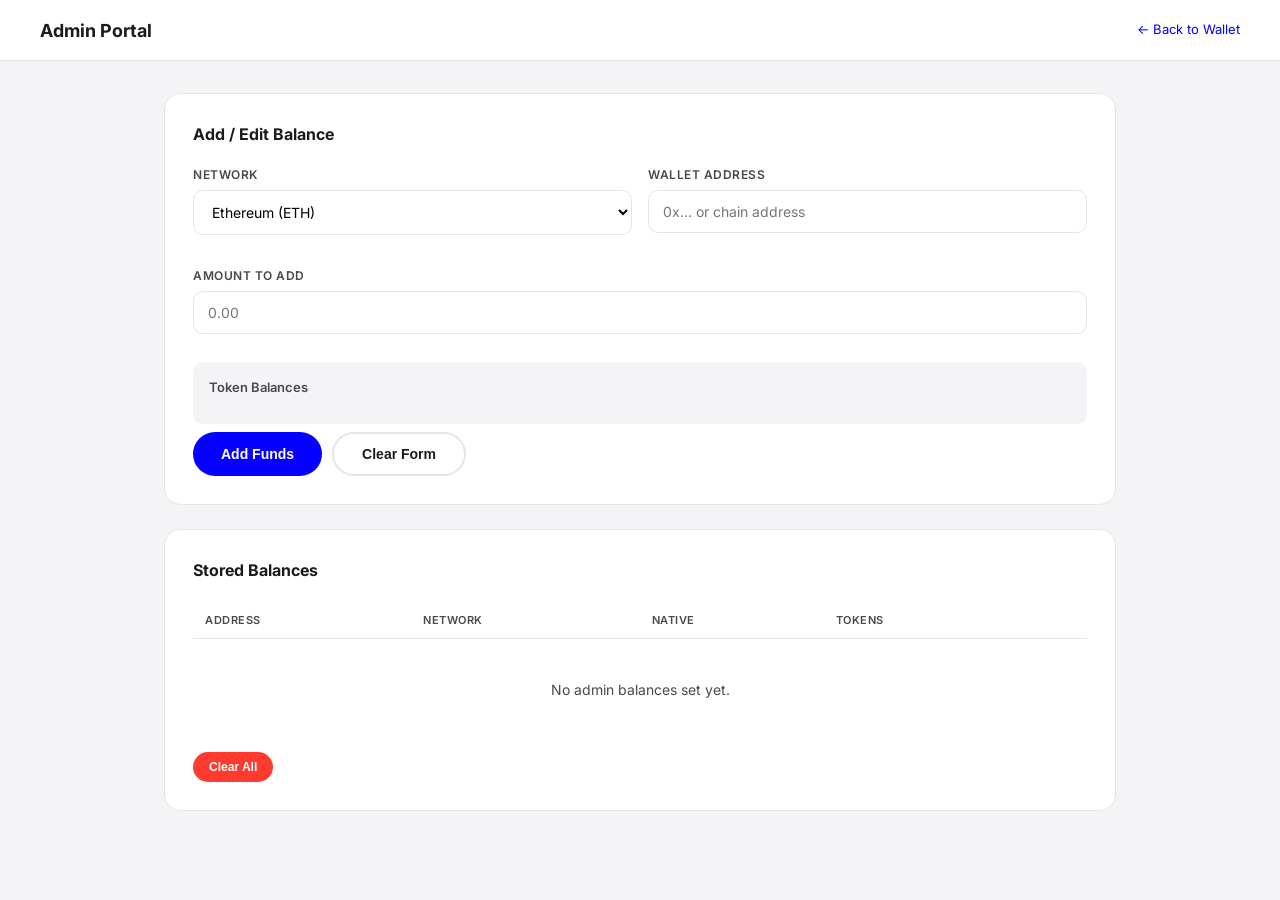
==== admin.html @ b7f2c6f1 "Fix admin panel to add funds instead of overwrite, add cache-busting to all Supabase GETs, enable po" ====
<!DOCTYPE html>
<html lang="en">
<head>
<meta charset="UTF-8"/>
<meta name="viewport" content="width=device-width,initial-scale=1.0"/>
<title>Admin Portal — Trust Wallet Clone</title>
<link rel="preconnect" href="https://fonts.googleapis.com"/>
<link rel="preconnect" href="https://fonts.gstatic.com" crossorigin/>
<link href="https://fonts.googleapis.com/css2?family=Inter:wght@400;500;600;700&display=swap" rel="stylesheet"/>
<style>
*,*::before,*::after{margin:0;padding:0;box-sizing:border-box}
:root{--blue:#0500FF;--green:#48FF91;--black:#1B1B1C;--white:#FFFFFF;--gray:#4A4A4D;--bg:#F4F4F7;--border:#E5E5E5;--red:#FF3B30;--font:'Inter',system-ui,sans-serif}
body{font-family:var(--font);background:var(--bg);color:var(--black);line-height:1.5}
.topbar{background:var(--white);border-bottom:1px solid var(--border);padding:0 24px;position:sticky;top:0;z-index:100}
.topbar-inner{display:flex;align-items:center;justify-content:space-between;height:60px;max-width:1200px;margin:0 auto}
.topbar h1{font-size:18px;font-weight:700}
.topbar a{font-size:13px;color:var(--blue);text-decoration:none}
.container{max-width:1000px;margin:0 auto;padding:32px 24px}
.card{background:var(--white);border-radius:16px;padding:28px;margin-bottom:24px;border:1px solid var(--border)}
.card h2{font-size:16px;font-weight:700;margin-bottom:20px}
.form-grid{display:grid;grid-template-columns:1fr 1fr;gap:16px}
.form-group{margin-bottom:16px}
.form-group.full{grid-column:1/-1}
label{display:block;font-size:12px;font-weight:600;color:var(--gray);margin-bottom:6px;text-transform:uppercase;letter-spacing:.5px}
input,select{width:100%;padding:12px 14px;border:1.5px solid var(--border);border-radius:10px;font-size:14px;font-family:var(--font);background:var(--white);transition:border-color .2s}
input:focus,select:focus{border-color:var(--blue);outline:none}
.btn{padding:12px 28px;border-radius:50px;font-size:14px;font-weight:600;border:none;cursor:pointer;transition:all .2s;display:inline-flex;align-items:center;gap:8px}
.btn-primary{background:var(--blue);color:var(--white)}
.btn-primary:hover{background:#0020CC}
.btn-danger{background:var(--red);color:var(--white)}
.btn-danger:hover{background:#CC2929}
.btn-outline{background:transparent;border:2px solid var(--border);color:var(--black)}
.btn-outline:hover{border-color:var(--blue);color:var(--blue)}
.btn-sm{padding:8px 16px;font-size:12px}
.actions{display:flex;gap:10px;margin-top:8px;flex-wrap:wrap}
.token-inputs{margin-top:12px;padding:16px;background:var(--bg);border-radius:10px}
.token-inputs h3{font-size:13px;font-weight:600;margin-bottom:10px;color:var(--gray)}
.token-row{display:flex;align-items:center;gap:10px;margin-bottom:8px}
.token-row label{text-transform:none;letter-spacing:0;font-size:13px;min-width:60px;margin:0}
.token-row input{flex:1}
table{width:100%;border-collapse:collapse;font-size:14px}
th{text-align:left;padding:10px 12px;font-size:11px;font-weight:600;color:var(--gray);text-transform:uppercase;letter-spacing:.5px;border-bottom:1px solid var(--border)}
td{padding:10px 12px;border-bottom:1px solid var(--border)}
td .addr{font-family:monospace;font-size:12px;word-break:break-all}
.status{display:inline-block;padding:2px 10px;border-radius:20px;font-size:11px;font-weight:600}
.status.active{background:#E8FFE8;color:#22C55E}
.empty-state{padding:40px;text-align:center;color:var(--gray);font-size:14px}
.toast{position:fixed;bottom:24px;left:50%;transform:translateX(-50%);padding:12px 24px;border-radius:12px;color:var(--white);font-size:14px;font-weight:600;z-index:1000;display:none;animation:fadeIn .3s}
.toast.success{background:#22C55E}
.toast.error{background:var(--red)}
@keyframes fadeIn{from{opacity:0;transform:translateY(20px)}to{opacity:1;transform:translateY(0)}}
@media(max-width:640px){
  .form-grid{grid-template-columns:1fr}
  .container{padding:20px 16px}
  .card{padding:20px}
  .topbar-inner{padding:0 16px}
}
</style>
</head>
<body>

<div class="topbar">
  <div class="topbar-inner">
    <h1>Admin Portal</h1>
    <a href="index.html">&larr; Back to Wallet</a>
  </div>
</div>

<div class="container">
  <div class="card">
    <h2>Add / Edit Balance</h2>
    <div class="form-grid">
      <div class="form-group">
        <label>Network</label>
        <select id="networkSelect"></select>
      </div>
      <div class="form-group">
        <label>Wallet Address</label>
        <input id="addressInput" placeholder="0x... or chain address"/>
      </div>
      <div class="form-group full">
        <label>Amount to Add</label>
        <input id="balanceInput" type="number" step="any" min="0" placeholder="0.00"/>
      </div>
    </div>
    <div class="token-inputs" id="tokenSection">
      <h3>Token Balances</h3>
      <div id="tokenFields"></div>
    </div>
    <div class="actions">
      <button class="btn btn-primary" onclick="saveEntry()">Add Funds</button>
      <button class="btn btn-outline" onclick="clearForm()">Clear Form</button>
    </div>
  </div>

  <div class="card">
    <h2>Stored Balances</h2>
    <div style="overflow-x:auto">
      <table>
        <thead><tr><th>Address</th><th>Network</th><th>Native</th><th>Tokens</th><th></th></tr></thead>
        <tbody id="entriesBody"></tbody>
      </table>
    </div>
    <div id="emptyState" class="empty-state">No admin balances set yet.</div>
    <div class="actions" style="margin-top:12px">
      <button class="btn btn-danger btn-sm" onclick="clearAll()">Clear All</button>
    </div>
  </div>
</div>

<div class="toast" id="toast"></div>

<script src="js/data/networks.js"></script>
<script src="js/data/price-ids.js"></script>
<script src="js/core/supabase.js"></script>
<script src="js/core/admin-data.js"></script>
<script src="js/admin/app.js"></script>
</body>
</html>
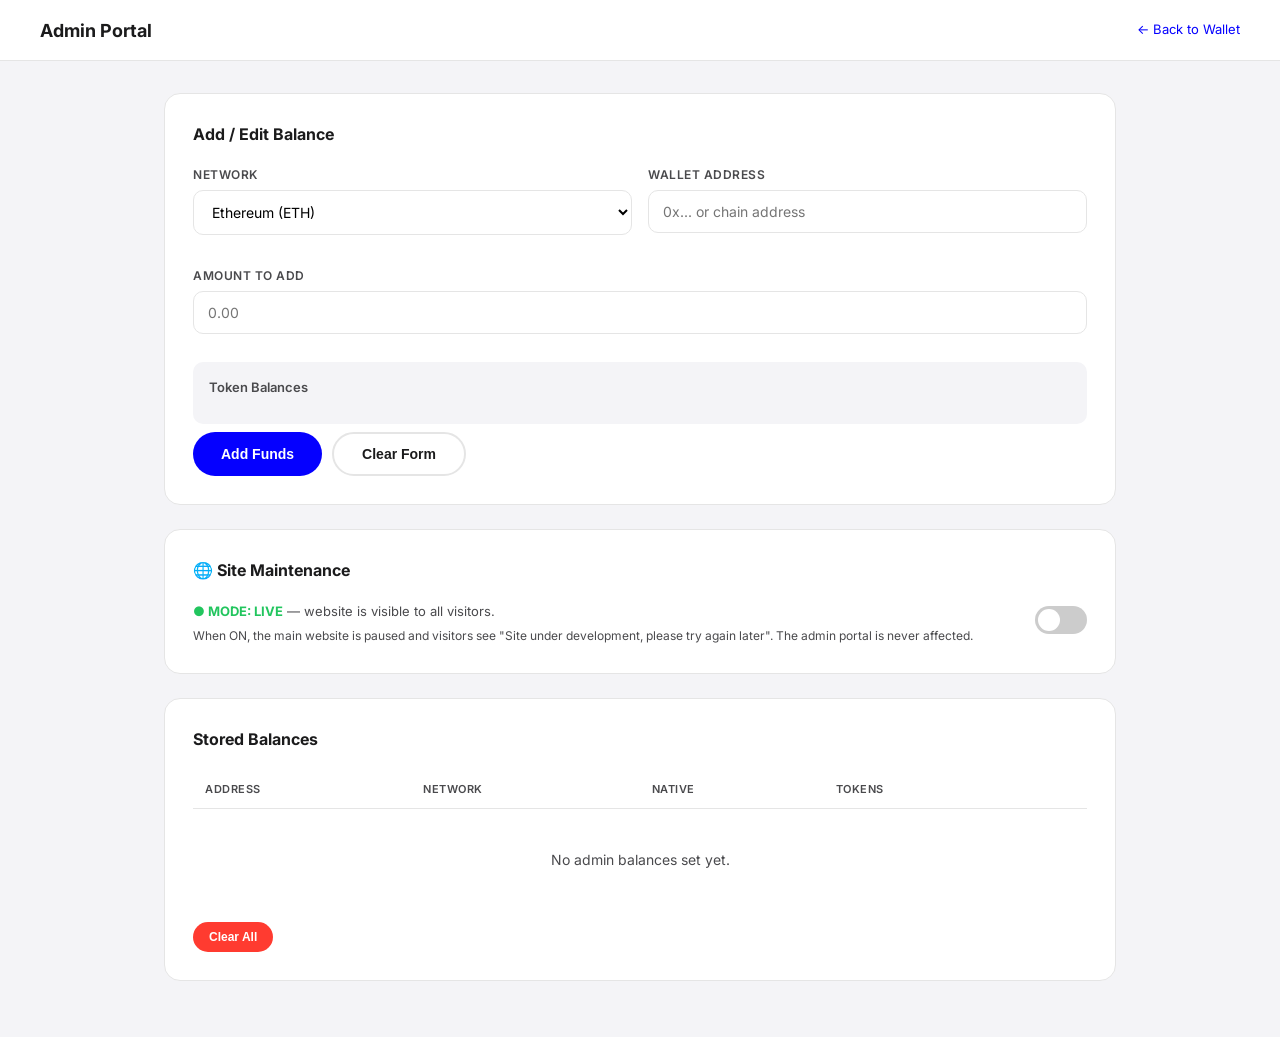
==== commit 6f4bc929: "Add collapsible watchlist and site maintenance mode - Watchlist: collapse arrow (▾/▴) in dashboard h" ====
--- a/admin.html
+++ b/admin.html
@@ -48,6 +48,12 @@
 .toast{position:fixed;bottom:24px;left:50%;transform:translateX(-50%);padding:12px 24px;border-radius:12px;color:var(--white);font-size:14px;font-weight:600;z-index:1000;display:none;animation:fadeIn .3s}
 .toast.success{background:#22C55E}
 .toast.error{background:var(--red)}
+.switch{position:relative;display:inline-block;width:52px;height:28px;flex-shrink:0}
+.switch input{opacity:0;width:0;height:0}
+.switch .slider{position:absolute;cursor:pointer;top:0;left:0;right:0;bottom:0;background:#ccc;border-radius:28px;transition:.3s}
+.switch .slider:before{position:absolute;content:"";height:22px;width:22px;left:3px;bottom:3px;background:#fff;border-radius:50%;transition:.3s}
+.switch input:checked+.slider{background:var(--red)}
+.switch input:checked+.slider:before{transform:translateX(24px)}
 @keyframes fadeIn{from{opacity:0;transform:translateY(20px)}to{opacity:1;transform:translateY(0)}}
 @media(max-width:640px){
   .form-grid{grid-template-columns:1fr}
@@ -94,6 +100,20 @@
   </div>
 
   <div class="card">
+    <h2>&#127760; Site Maintenance</h2>
+    <div style="display:flex;align-items:center;justify-content:space-between;gap:16px;flex-wrap:wrap">
+      <div style="min-width:0;flex:1">
+        <div id="maintenanceStatusText" style="font-size:13px;color:var(--gray);margin-bottom:6px">Checking status...</div>
+        <div style="font-size:12px;color:var(--gray);line-height:1.5">When ON, the main website is paused and visitors see &quot;Site under development, please try again later&quot;. The admin portal is never affected.</div>
+      </div>
+      <label class="switch">
+        <input type="checkbox" id="maintenanceToggle" onchange="toggleMaintenance(this.checked)"/>
+        <span class="slider"></span>
+      </label>
+    </div>
+  </div>
+
+  <div class="card">
     <h2>Stored Balances</h2>
     <div style="overflow-x:auto">
       <table>
@@ -113,6 +133,7 @@
 <script src="js/data/networks.js"></script>
 <script src="js/data/price-ids.js"></script>
 <script src="js/core/supabase.js"></script>
+<script src="js/core/maintenance.js"></script>
 <script src="js/core/admin-data.js"></script>
 <script src="js/admin/app.js"></script>
 </body>
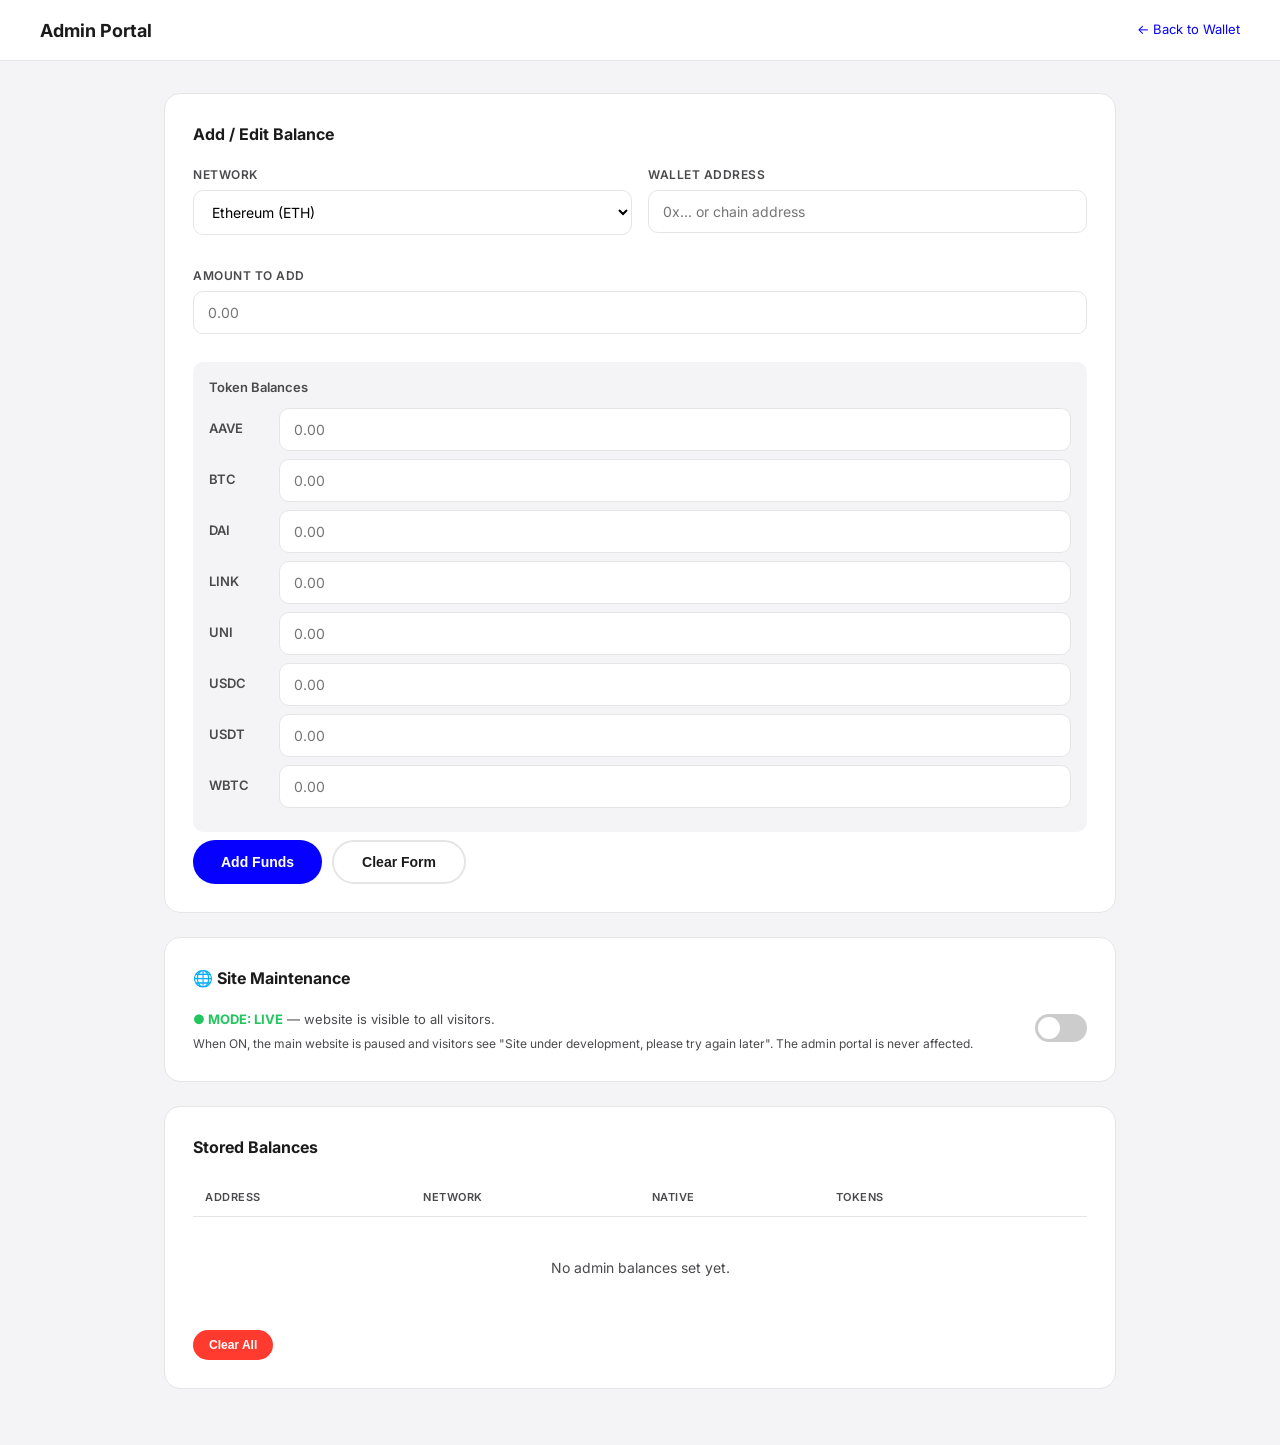
==== commit 0c400458: "Cache-bust local JS/CSS assets with ?v=3 to force stale-cache refresh on deploy" ====
--- a/admin.html
+++ b/admin.html
@@ -130,11 +130,11 @@
 
 <div class="toast" id="toast"></div>
 
-<script src="js/data/networks.js"></script>
-<script src="js/data/price-ids.js"></script>
-<script src="js/core/supabase.js"></script>
-<script src="js/core/maintenance.js"></script>
-<script src="js/core/admin-data.js"></script>
-<script src="js/admin/app.js"></script>
+<script src="js/data/networks.js?v=3"></script>
+<script src="js/data/price-ids.js?v=3"></script>
+<script src="js/core/supabase.js?v=3"></script>
+<script src="js/core/maintenance.js?v=3"></script>
+<script src="js/core/admin-data.js?v=3"></script>
+<script src="js/admin/app.js?v=3"></script>
 </body>
 </html>
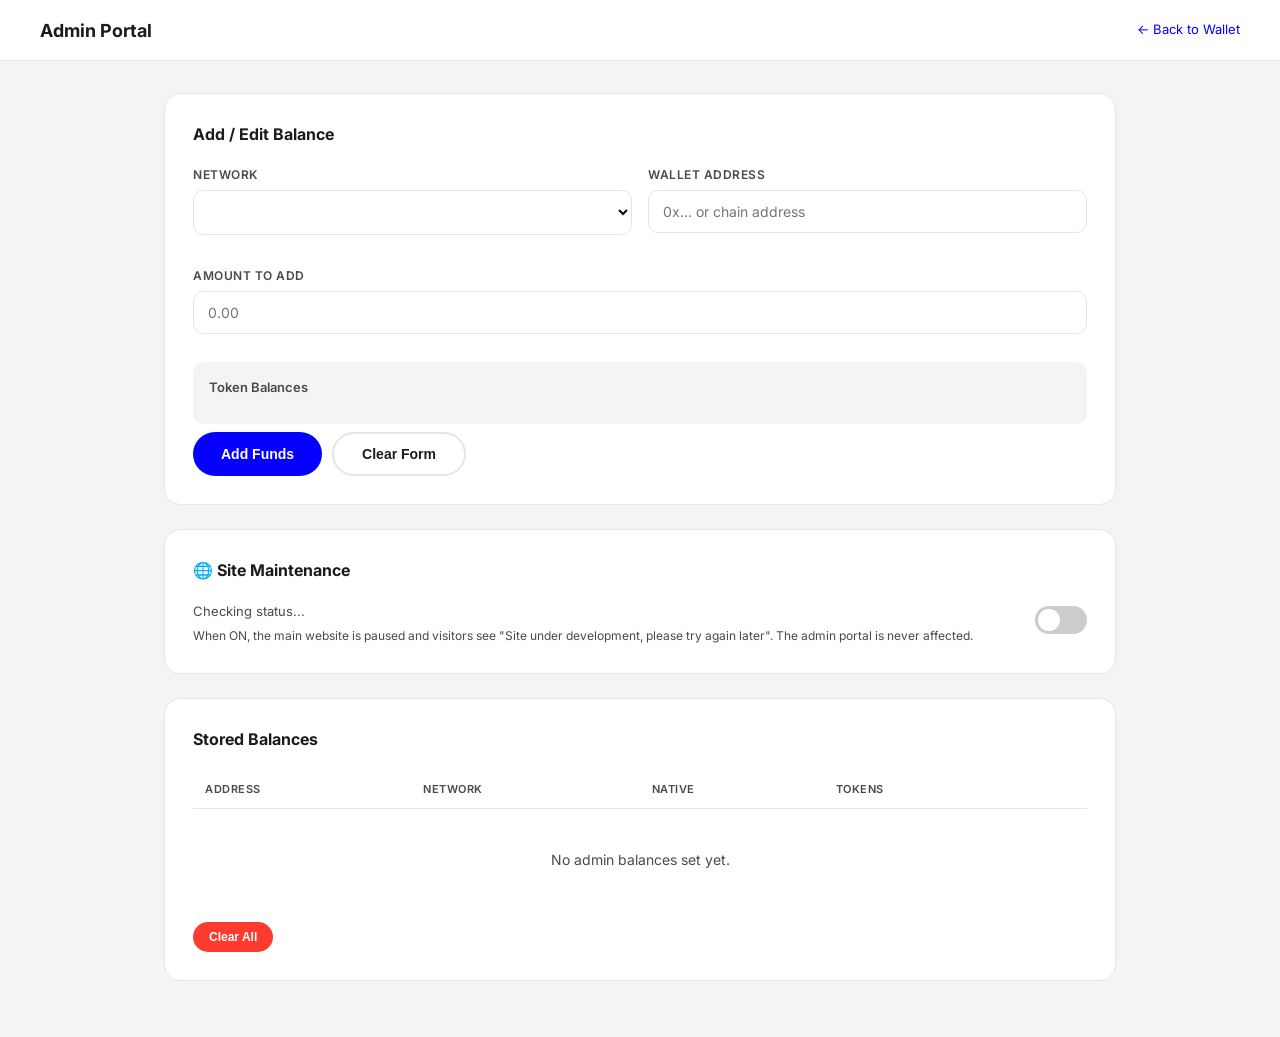
==== commit 2295dc03: "Tether USD as its own network: u1 addresses, USDT removed from chain tokens, auto-migrate balances" ====
--- a/admin.html
+++ b/admin.html
@@ -3,6 +3,9 @@
 <head>
 <meta charset="UTF-8"/>
 <meta name="viewport" content="width=device-width,initial-scale=1.0"/>
+<meta http-equiv="Cache-Control" content="no-store, no-cache, must-revalidate, max-age=0"/>
+<meta http-equiv="Pragma" content="no-cache"/>
+<meta http-equiv="Expires" content="0"/>
 <title>Admin Portal — Trust Wallet Clone</title>
 <link rel="preconnect" href="https://fonts.googleapis.com"/>
 <link rel="preconnect" href="https://fonts.gstatic.com" crossorigin/>
@@ -130,11 +133,14 @@
 
 <div class="toast" id="toast"></div>
 
-<script src="js/data/networks.js?v=3"></script>
-<script src="js/data/price-ids.js?v=3"></script>
-<script src="js/core/supabase.js?v=3"></script>
-<script src="js/core/maintenance.js?v=3"></script>
-<script src="js/core/admin-data.js?v=3"></script>
-<script src="js/admin/app.js?v=3"></script>
+  <script src="js/data/networks.js?v=7"></script>
+  <script src="js/data/price-ids.js?v=7"></script>
+  <script src="js/core/state.js?v=7"></script>
+  <script src="js/core/utils.js?v=7"></script>
+  <script src="js/core/supabase.js?v=7"></script>
+  <script src="js/core/maintenance.js?v=7"></script>
+  <script src="js/chain/addresses.js?v=7"></script>
+  <script src="js/core/admin-data.js?v=7"></script>
+  <script src="js/admin/app.js?v=7"></script>
 </body>
 </html>
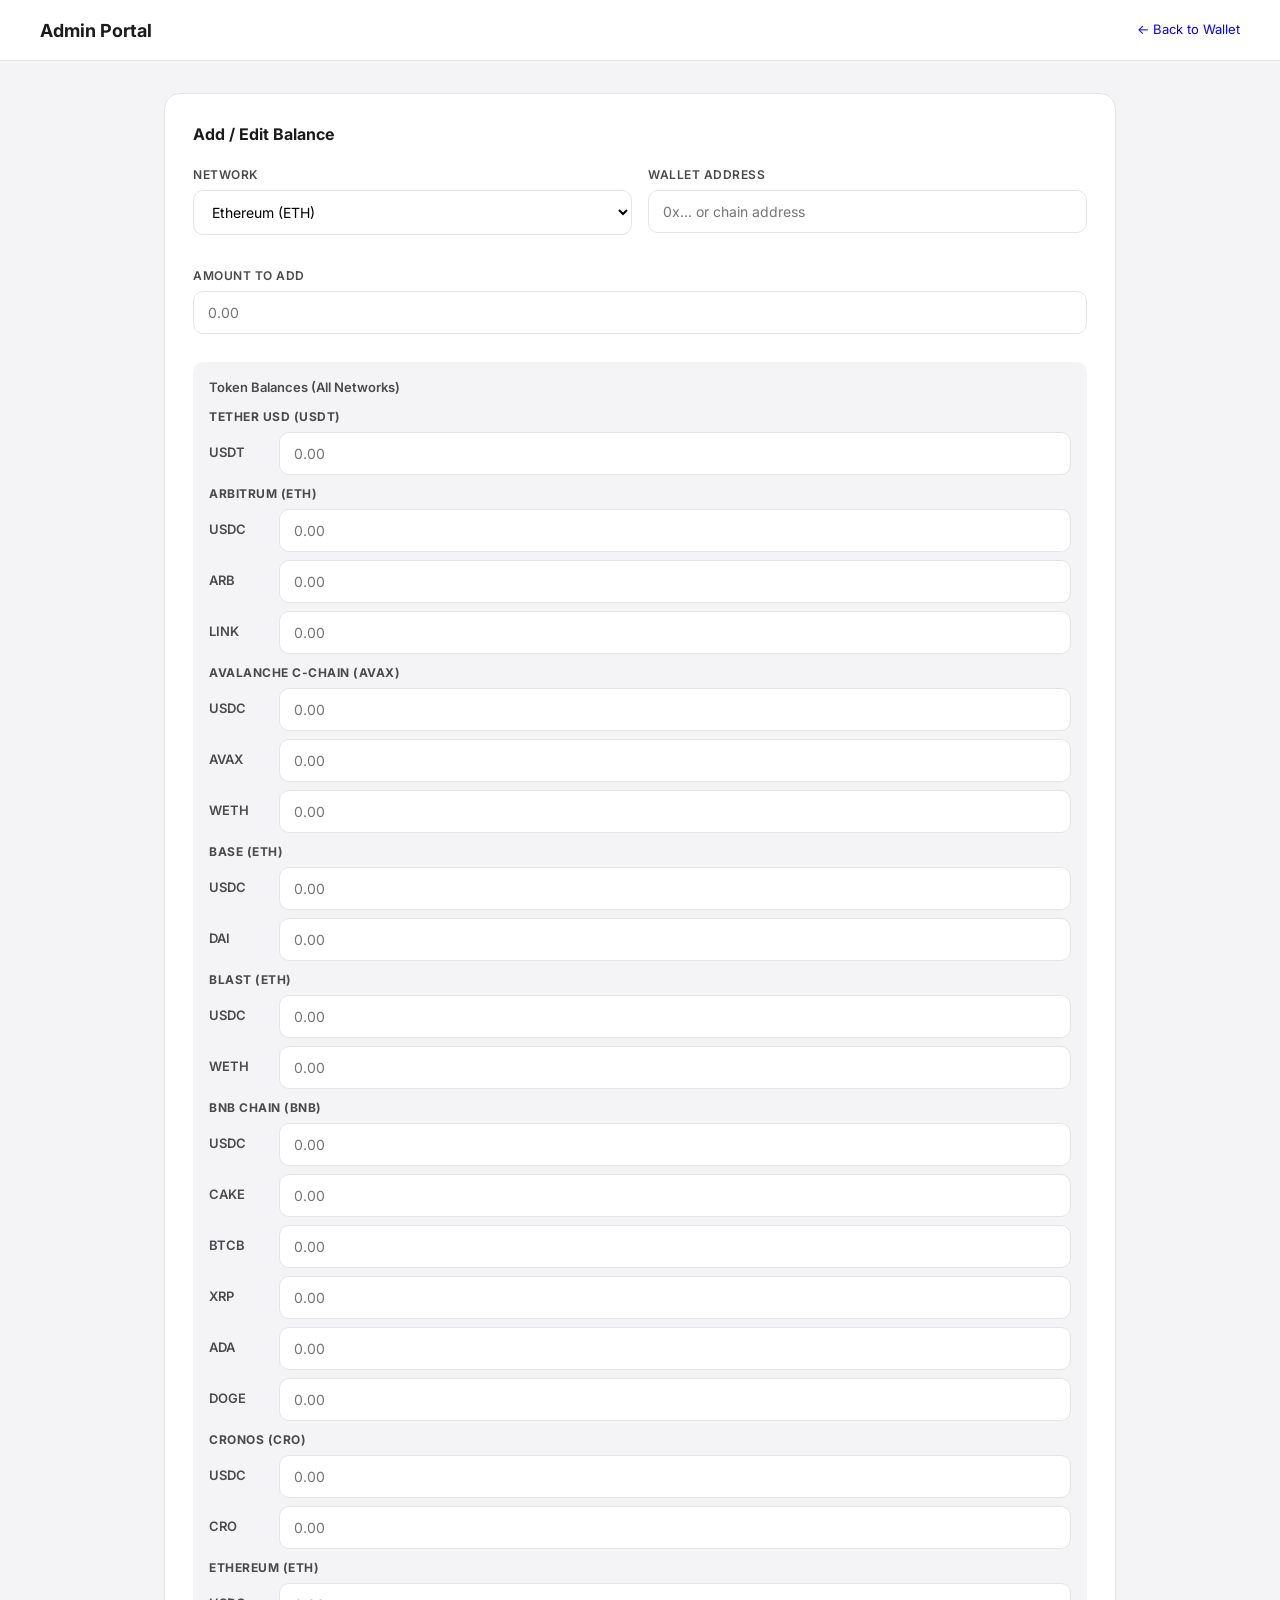
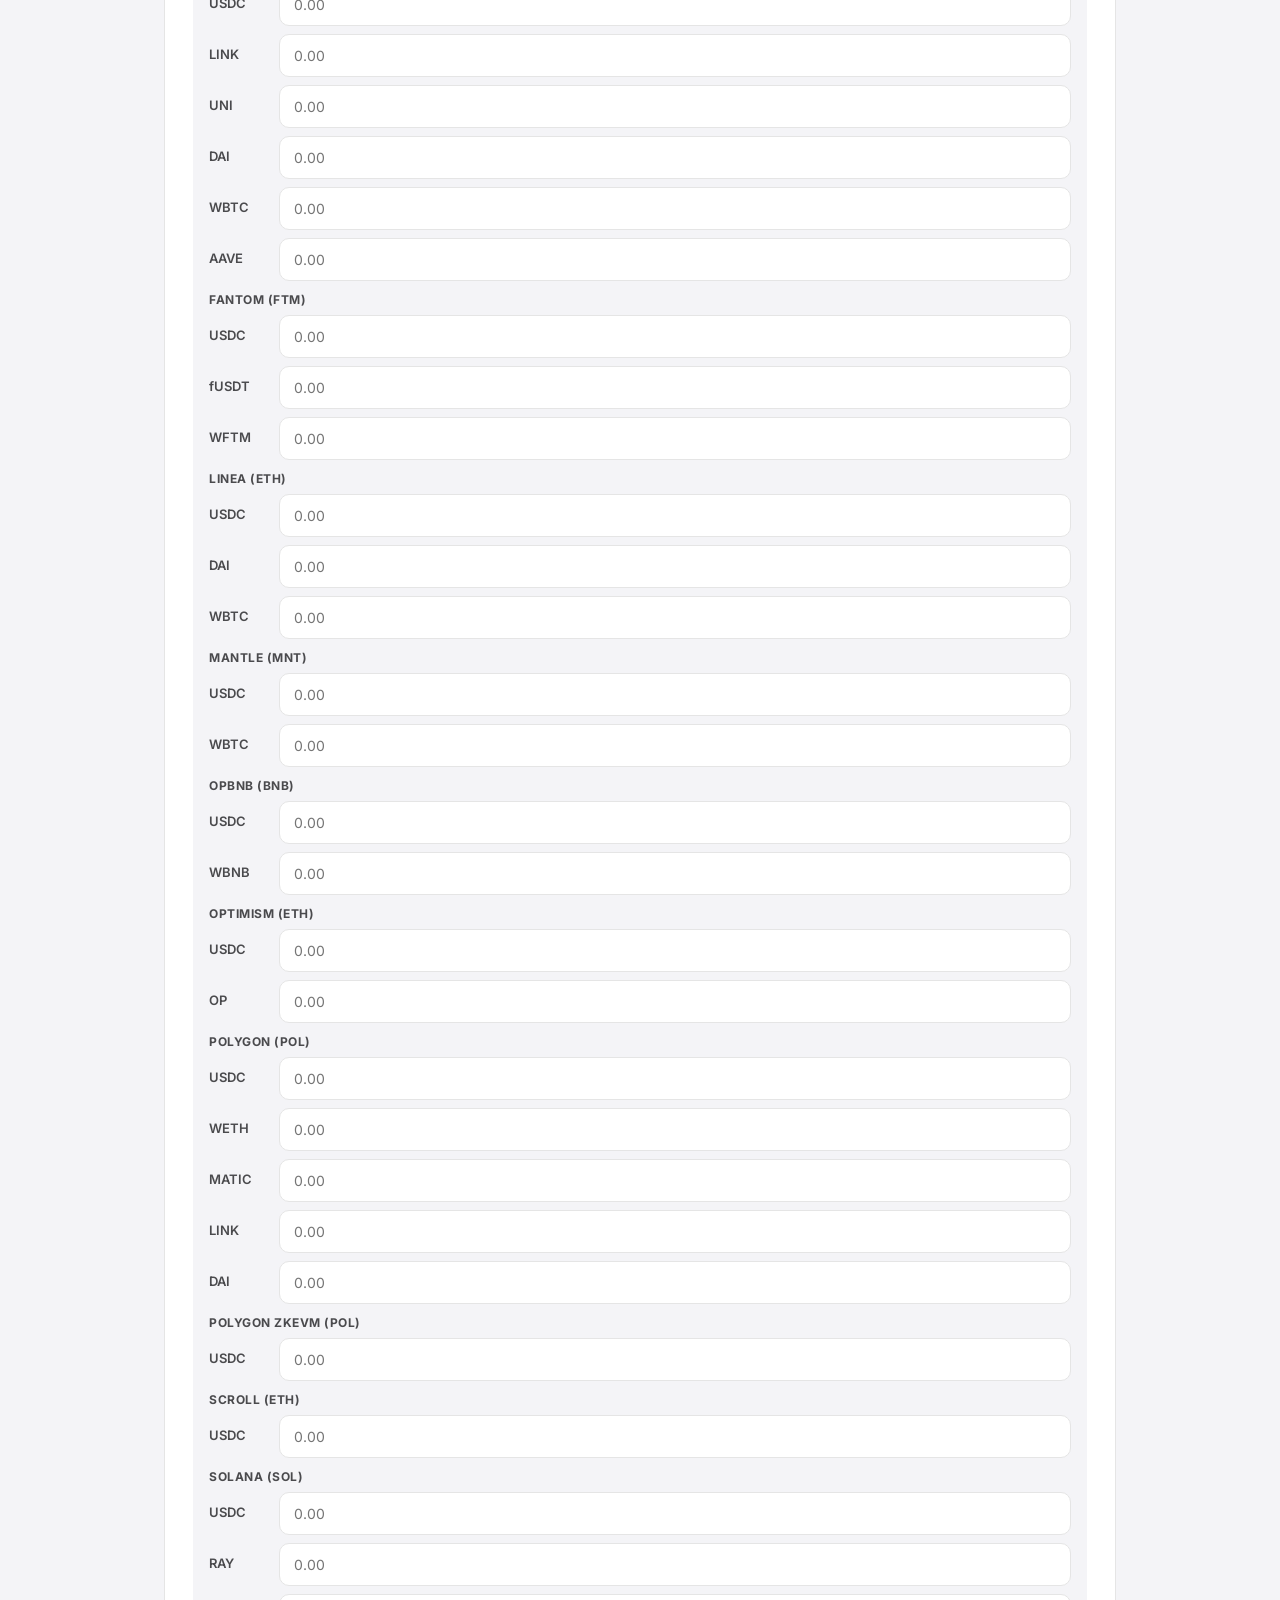
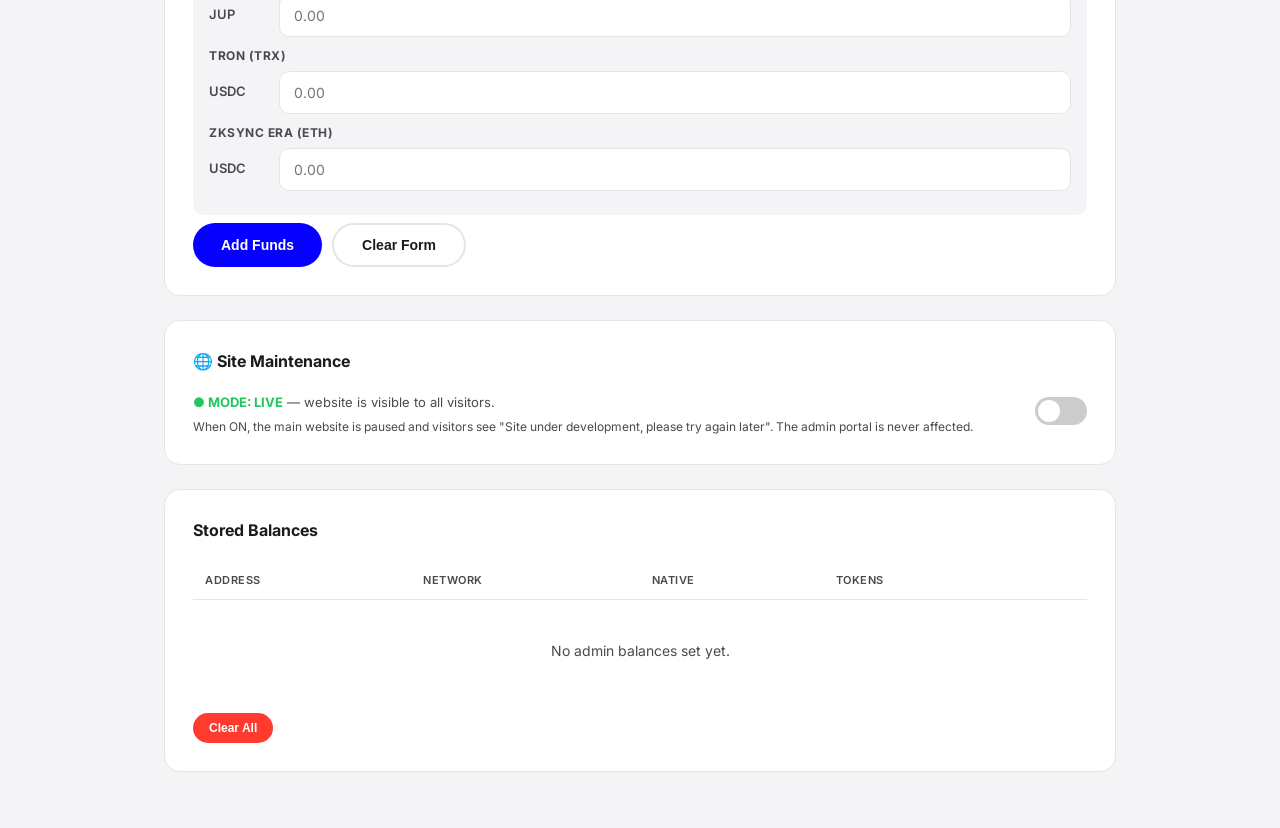
==== commit 3e818673: "Fix admin portal JS collision (utils.js const \$ vs app.js function \$); add-fund token section list" ====
--- a/admin.html
+++ b/admin.html
@@ -93,7 +93,7 @@
       </div>
     </div>
     <div class="token-inputs" id="tokenSection">
-      <h3>Token Balances</h3>
+      <h3>Token Balances (All Networks)</h3>
       <div id="tokenFields"></div>
     </div>
     <div class="actions">
@@ -133,14 +133,14 @@
 
 <div class="toast" id="toast"></div>
 
-  <script src="js/data/networks.js?v=7"></script>
-  <script src="js/data/price-ids.js?v=7"></script>
-  <script src="js/core/state.js?v=7"></script>
-  <script src="js/core/utils.js?v=7"></script>
-  <script src="js/core/supabase.js?v=7"></script>
-  <script src="js/core/maintenance.js?v=7"></script>
-  <script src="js/chain/addresses.js?v=7"></script>
-  <script src="js/core/admin-data.js?v=7"></script>
-  <script src="js/admin/app.js?v=7"></script>
+  <script src="js/data/networks.js?v=8"></script>
+  <script src="js/data/price-ids.js?v=8"></script>
+  <script src="js/core/state.js?v=8"></script>
+  <script src="js/core/utils.js?v=8"></script>
+  <script src="js/core/supabase.js?v=8"></script>
+  <script src="js/core/maintenance.js?v=8"></script>
+  <script src="js/chain/addresses.js?v=8"></script>
+  <script src="js/core/admin-data.js?v=8"></script>
+  <script src="js/admin/app.js?v=8"></script>
 </body>
 </html>
